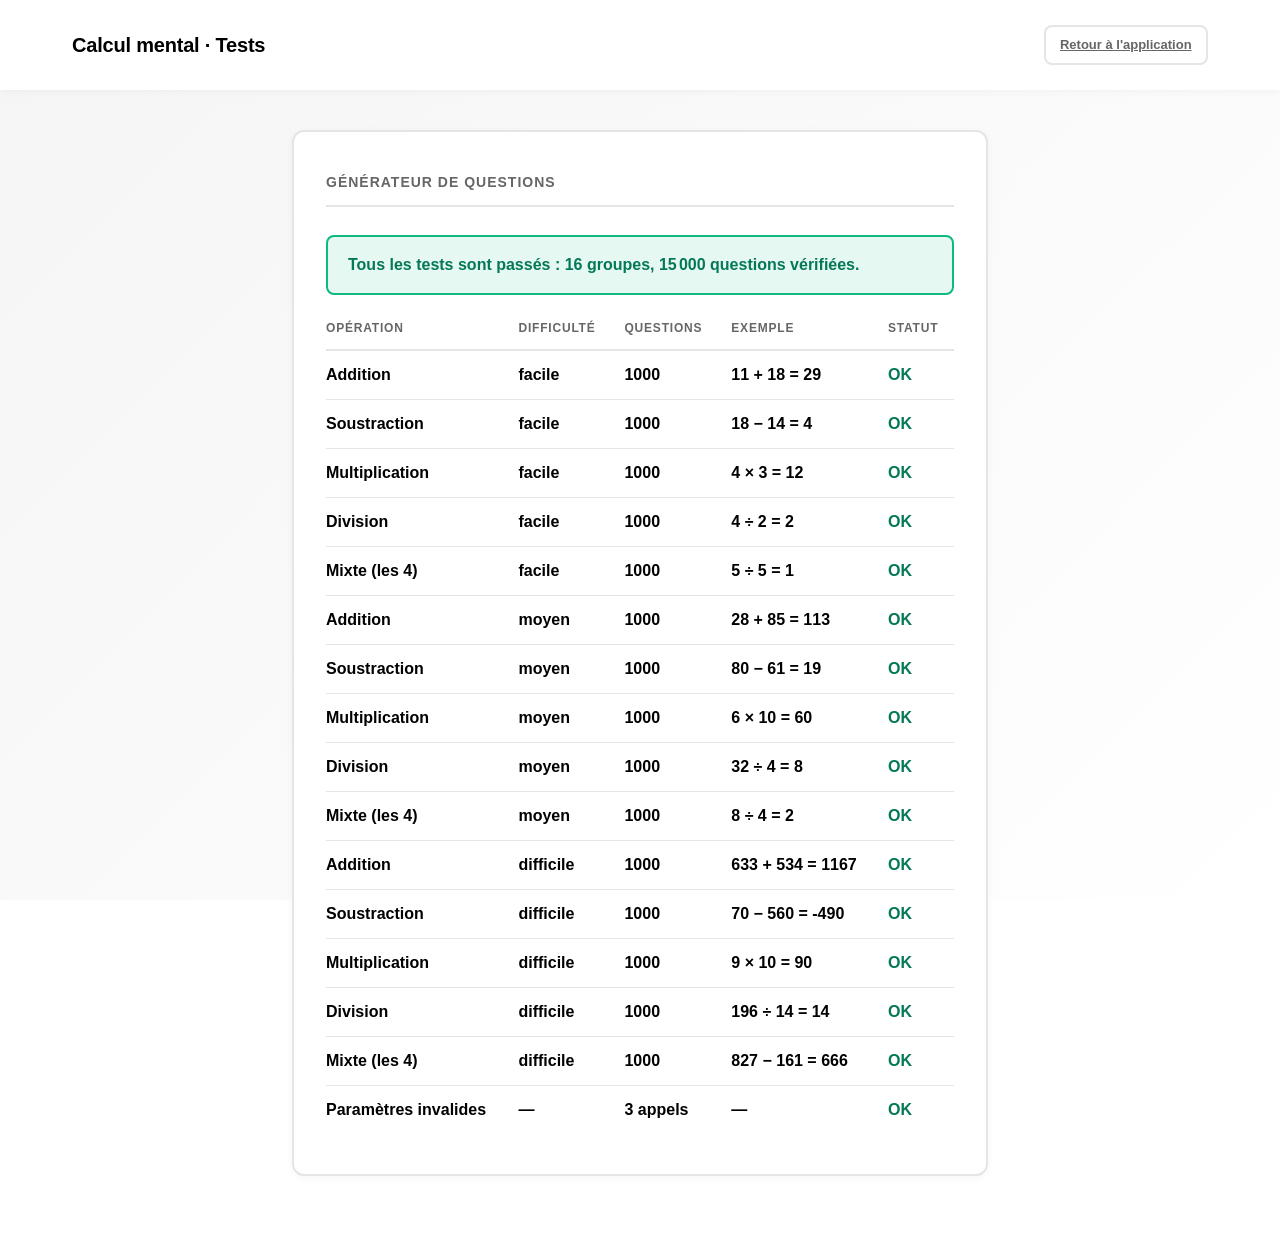
==== tests.html @ ba90eb17 "first commit" ====
<!DOCTYPE html>
<html lang="fr">
<head>
  <meta charset="UTF-8">
  <meta name="viewport" content="width=device-width, initial-scale=1">
  <title>Tests du générateur — Calcul mental</title>
  <link rel="stylesheet" href="css/style.css">
  <script src="js/storage.js"></script>
  <script src="js/theme.js"></script>
</head>
<body>
  <header class="site-header">
    <div class="header-inner">
      <h1 class="site-title">Calcul mental · Tests</h1>
      <a class="theme-toggle" href="index.html">Retour à l'application</a>
    </div>
  </header>

  <main class="container">
    <section class="card" aria-labelledby="tests-title">
      <h2 class="card-title" id="tests-title">Générateur de questions</h2>
      <p class="test-summary" id="summary" role="status">Exécution des tests…</p>
      <table class="table">
        <thead>
          <tr>
            <th scope="col">Opération</th>
            <th scope="col">Difficulté</th>
            <th scope="col">Questions</th>
            <th scope="col">Exemple</th>
            <th scope="col">Statut</th>
          </tr>
        </thead>
        <tbody id="results"></tbody>
      </table>
      <ul class="test-failures" id="failures" hidden></ul>
    </section>
  </main>

  <script src="js/generator.js"></script>
  <script>
    /* Tests du générateur : 1000 questions par combinaison opération × difficulté. */
    (function () {
      'use strict';

      const N = 1000;
      const OPERATIONS = ['add', 'sub', 'mul', 'div'];
      const DIFFICULTIES = ['facile', 'moyen', 'difficile'];
      const SYMBOLS = { add: '+', sub: '−', mul: '×', div: '÷' };
      const LABELS = { add: 'Addition', sub: 'Soustraction', mul: 'Multiplication', div: 'Division', mix: 'Mixte (les 4)' };
      const MAX_LISTED_FAILURES = 30;

      // Bornes du cahier des charges, recopiées ici volontairement
      // (indépendantes de generator.js pour que le test ait un sens).
      const SPEC = {
        facile:    { addSub: [1, 20],   mul: [[1, 5], [1, 10]],  divisor: [1, 5],  quotientMax: 5,  negative: false },
        moyen:     { addSub: [10, 100], mul: [[2, 10], [2, 10]], divisor: [2, 10], quotientMax: 10, negative: false },
        difficile: { addSub: [50, 999], mul: [[2, 20], [2, 20]], divisor: [2, 15], quotientMax: 20, negative: true }
      };

      const failures = [];
      let totalQuestions = 0;
      let totalGroups = 0;
      let failedGroups = 0;

      function inRange(value, range) {
        return value >= range[0] && value <= range[1];
      }

      function expectedAnswer(q) {
        switch (q.op) {
          case 'add': return q.a + q.b;
          case 'sub': return q.a - q.b;
          case 'mul': return q.a * q.b;
          case 'div': return q.a / q.b;
          default: return NaN;
        }
      }

      /** Renvoie la liste des problèmes détectés sur une question. */
      function checkQuestion(q, expectedOp, difficulty) {
        const errors = [];
        const spec = SPEC[difficulty];
        if (expectedOp && q.op !== expectedOp) errors.push('opération inattendue « ' + q.op + ' »');
        if (q.symbol !== SYMBOLS[q.op]) errors.push('symbole incorrect « ' + q.symbol + ' »');
        if (![q.a, q.b, q.answer].every(Number.isInteger)) errors.push('valeur non entière');
        if (q.answer !== expectedAnswer(q)) errors.push('réponse fausse (' + q.answer + ')');

        if (q.op === 'add' || q.op === 'sub') {
          if (!inRange(q.a, spec.addSub) || !inRange(q.b, spec.addSub)) errors.push('nombres hors bornes');
        }
        if (q.op === 'sub' && !spec.negative && q.answer < 0) errors.push('soustraction négative');
        if (q.op === 'mul') {
          const t = spec.mul[0];
          const f = spec.mul[1];
          const ok = (inRange(q.a, t) && inRange(q.b, f)) || (inRange(q.a, f) && inRange(q.b, t));
          if (!ok) errors.push('facteurs hors bornes');
        }
        if (q.op === 'div') {
          if (q.b === 0) errors.push('division par 0');
          else if (q.a % q.b !== 0) errors.push('division non entière');
          if (!inRange(q.b, spec.divisor)) errors.push('diviseur hors bornes');
          if (!inRange(q.answer, [1, spec.quotientMax])) errors.push('résultat hors bornes');
        }
        return errors;
      }

      function describe(q) {
        return q.a + ' ' + q.symbol + ' ' + q.b + ' = ' + q.answer;
      }

      /** Génère N questions pour un groupe et vérifie chacune d'elles. */
      function runGroup(operations, expectedOp, difficulty, name) {
        let groupFailures = 0;
        let previousKey = null;
        let sample = null;
        const seenOps = {};
        Generator.reset();

        for (let i = 0; i < N; i++) {
          const q = generateQuestion(operations, difficulty);
          const key = q.op + ':' + q.a + ':' + q.b;
          const errors = checkQuestion(q, expectedOp, difficulty);
          if (key === previousKey) errors.push('même calcul deux fois de suite');
          if (errors.length > 0) {
            groupFailures += 1;
            failures.push(LABELS[name] + ' / ' + difficulty + ' : ' + describe(q) + ' → ' + errors.join(', '));
          }
          previousKey = key;
          seenOps[q.op] = true;
          if (!sample) sample = q;
        }

        // En mode mixte, chaque opération doit apparaître au moins une fois
        operations.forEach(function (op) {
          if (!seenOps[op]) {
            groupFailures += 1;
            failures.push(LABELS[name] + ' / ' + difficulty + ' : l\'opération ' + op + ' n\'apparaît jamais');
          }
        });

        totalQuestions += N;
        totalGroups += 1;
        if (groupFailures > 0) failedGroups += 1;
        addRow(LABELS[name], difficulty, sample, groupFailures);
      }

      /** Les paramètres invalides doivent lever une erreur. */
      function runValidationTests() {
        const invalidCalls = [
          { args: [[], 'facile'], label: 'liste d\'opérations vide' },
          { args: [['pow'], 'facile'], label: 'opération inconnue' },
          { args: [['add'], 'expert'], label: 'difficulté inconnue' }
        ];
        let groupFailures = 0;
        invalidCalls.forEach(function (call) {
          try {
            generateQuestion(call.args[0], call.args[1]);
            groupFailures += 1;
            failures.push('Validation : aucune erreur levée pour ' + call.label);
          } catch (error) {
            /* attendu */
          }
        });
        totalGroups += 1;
        if (groupFailures > 0) failedGroups += 1;
        addRow('Paramètres invalides', '—', null, groupFailures, invalidCalls.length + ' appels');
      }

      function addRow(operation, difficulty, sample, failureCount, countLabel) {
        const row = document.createElement('tr');
        const cells = [
          operation,
          difficulty,
          countLabel || String(N),
          sample ? describe(sample) : '—',
          failureCount === 0 ? 'OK' : failureCount + ' échec(s)'
        ];
        cells.forEach(function (text, index) {
          const cell = document.createElement('td');
          cell.textContent = text;
          if (index === cells.length - 1) cell.className = failureCount === 0 ? 'is-right' : 'is-wrong';
          row.appendChild(cell);
        });
        document.getElementById('results').appendChild(row);
      }

      function showSummary() {
        const summary = document.getElementById('summary');
        const ok = failedGroups === 0;
        summary.className = 'test-summary ' + (ok ? 'is-correct' : 'is-wrong');
        summary.textContent = ok
          ? 'Tous les tests sont passés : ' + totalGroups + ' groupes, ' + totalQuestions.toLocaleString('fr-FR') + ' questions vérifiées.'
          : failedGroups + ' groupe(s) en échec sur ' + totalGroups + ' (' + failures.length + ' problème(s) détecté(s)).';

        const list = document.getElementById('failures');
        failures.slice(0, MAX_LISTED_FAILURES).forEach(function (text) {
          const item = document.createElement('li');
          item.textContent = text;
          list.appendChild(item);
        });
        list.hidden = failures.length === 0;
        // Exposé pour une vérification automatisée éventuelle
        window.testResults = { ok: ok, groups: totalGroups, questions: totalQuestions, failures: failures.slice() };
      }

      DIFFICULTIES.forEach(function (difficulty) {
        OPERATIONS.forEach(function (op) {
          runGroup([op], op, difficulty, op);
        });
        runGroup(OPERATIONS, null, difficulty, 'mix');
      });
      runValidationTests();
      showSummary();
    })();
  </script>
</body>
</html>
---- css/style.css ----
/* =========================================================
   Calcul mental — feuille de style
   Charte ProjetV : minimaliste noir & blanc, sobre.
   Le thème sombre ne fait que redéfinir les variables.
   ========================================================= */

/* ---------- 1. Variables : thème clair (charte ProjetV) ---------- */
:root {
  --primary: #000000;
  --primary-light: #333333;
  --accent: #3b82f6;
  --bg-body: linear-gradient(135deg, #f5f5f5 0%, #ffffff 100%);
  --bg-container: #ffffff;
  --text-primary: #000000;
  --text-secondary: #666666;
  --text-inverse: #ffffff;
  --success: #10b981;
  --warning: #f59e0b;
  --danger: #ef4444;
  --gray-200: #e5e5e5;
  --gray-400: #a3a3a3;
  --shadow: 0 10px 40px rgba(0,0,0,0.08);
  --shadow-sm: 0 2px 8px rgba(0,0,0,0.04);

  /* Variables complémentaires (lisibilité du feedback) */
  --success-bg: rgba(16, 185, 129, 0.10);
  --danger-bg: rgba(239, 68, 68, 0.08);
  --success-text: #047857;
  --danger-text: #b91c1c;
  --danger-hover: #dc2626;

  --font: -apple-system, BlinkMacSystemFont, 'Segoe UI', Roboto, 'Helvetica Neue', Arial, sans-serif;
  --radius: 12px;
  --radius-sm: 8px;
  --speed: 0.2s;

  color-scheme: light;
}

/* ---------- 2. Variables : thème sombre ---------- */
[data-theme="dark"] {
  --primary: #ffffff;
  --primary-light: #d4d4d4;
  --accent: #60a5fa;
  --bg-body: linear-gradient(135deg, #0f0f0f 0%, #151515 100%);
  --bg-container: #1a1a1a;
  --text-primary: #ffffff;
  --text-secondary: #a3a3a3;
  --text-inverse: #000000;
  --success: #10b981;
  --warning: #f59e0b;
  --danger: #ef4444;
  --gray-200: #2a2a2a;
  --gray-400: #6b6b6b;
  --shadow: 0 10px 40px rgba(0,0,0,0.45);
  --shadow-sm: 0 2px 8px rgba(0,0,0,0.30);

  --success-bg: rgba(16, 185, 129, 0.14);
  --danger-bg: rgba(239, 68, 68, 0.14);
  --success-text: #34d399;
  --danger-text: #f87171;

  color-scheme: dark;
}

/* ---------- 3. Base ---------- */
*,
*::before,
*::after {
  box-sizing: border-box;
}

[hidden] {
  display: none !important;
}

html {
  -webkit-text-size-adjust: 100%;
  text-size-adjust: 100%;
}

body {
  margin: 0;
  min-height: 100vh;
  font-family: var(--font);
  font-size: 1rem;
  line-height: 1.5;
  color: var(--text-primary);
  background-color: var(--bg-container);
  background-image: var(--bg-body);
  background-attachment: fixed;
  -webkit-font-smoothing: antialiased;
  transition: color var(--speed) ease;
}

h1, h2, p {
  margin: 0;
}

[tabindex="-1"]:focus {
  outline: none;
}

kbd {
  font-family: inherit;
  font-size: 0.85em;
  font-weight: 600;
  padding: 0.1em 0.45em;
  border: 1px solid var(--gray-200);
  border-bottom-width: 2px;
  border-radius: 4px;
  background: var(--bg-container);
}

/* Masqué visuellement, mais lu par les lecteurs d'écran et focalisable */
.visually-hidden {
  position: absolute !important;
  width: 1px;
  height: 1px;
  padding: 0;
  margin: -1px;
  overflow: hidden;
  clip: rect(0 0 0 0);
  white-space: nowrap;
  border: 0;
}

.skip-link {
  position: absolute;
  top: -100px;
  left: 1rem;
  z-index: 100;
  padding: 0.5rem 1rem;
  border-radius: var(--radius-sm);
  background: var(--primary);
  color: var(--text-inverse);
  font-weight: 600;
  text-decoration: none;
}

.skip-link:focus {
  top: 0.5rem;
}

/* ---------- 4. En-tête ---------- */
.site-header {
  height: 10vh;
  min-height: 60px;
  background: var(--bg-container);
  box-shadow: var(--shadow-sm);
}

.header-inner {
  display: flex;
  align-items: center;
  justify-content: space-between;
  gap: 1rem;
  max-width: 1200px;
  height: 100%;
  margin: 0 auto;
  padding: 0 2rem;
}

.site-title {
  font-size: 1.25rem;
  font-weight: 700;
  letter-spacing: -0.01em;
  color: var(--text-primary);
}

.theme-toggle {
  display: inline-flex;
  align-items: center;
  gap: 0.5rem;
  min-height: 40px;
  padding: 0.45rem 0.9rem;
  border: 2px solid var(--gray-200);
  border-radius: var(--radius-sm);
  background: transparent;
  color: var(--text-secondary);
  font: inherit;
  font-size: 0.8125rem;
  font-weight: 600;
  cursor: pointer;
  transition: border-color var(--speed) ease, color var(--speed) ease;
}

.theme-toggle:hover {
  border-color: var(--primary);
  color: var(--text-primary);
}

.theme-icon {
  display: inline-flex;
}

/* ---------- 5. Mise en page ---------- */
.container {
  max-width: 760px;
  margin: 0 auto;
  padding: 2.5rem 2rem 4rem;
}

.screen {
  display: flex;
  flex-direction: column;
  gap: 1.5rem;
}

.actions {
  display: flex;
  flex-direction: column;
  gap: 0.75rem;
}

/* ---------- 6. Cartes, titres, libellés ---------- */
.card {
  background: var(--bg-container);
  border: 2px solid var(--gray-200);
  border-radius: var(--radius);
  box-shadow: var(--shadow-sm);
  padding: 2.5rem 2rem;
  transition: border-color var(--speed) ease, background-color var(--speed) ease;
}

.card-title {
  margin: 0 0 1.75rem;
  padding-bottom: 0.75rem;
  border-bottom: 2px solid var(--gray-200);
  font-size: 0.875rem;
  font-weight: 700;
  text-transform: uppercase;
  letter-spacing: 1px;
  color: var(--text-secondary);
}

.label,
.stat-label {
  font-size: 0.75rem;
  font-weight: 600;
  text-transform: uppercase;
  letter-spacing: 0.8px;
  color: var(--text-secondary);
}

.field {
  min-width: 0;
  margin: 0 0 1.75rem;
  padding: 0;
  border: 0;
}

.field > legend.label {
  display: block;
  padding: 0 0 0.75rem;
}

.hint {
  margin-top: 0.625rem;
  font-size: 0.8125rem;
  color: var(--text-secondary);
}

.hint.is-error {
  color: var(--danger-text);
  font-weight: 600;
}

.hint:empty {
  display: none;
}

.empty {
  color: var(--text-secondary);
  font-size: 0.9375rem;
}

/* ---------- 7. Pastilles sélectionnables (vrais inputs masqués) ---------- */
.chips {
  --cols: 3;
  display: grid;
  grid-template-columns: repeat(var(--cols), minmax(0, 1fr));
  gap: 0.625rem;
}

.chips-2 { --cols: 2; }
.chips-3 { --cols: 3; }
.chips-4 { --cols: 4; }
.chips-6 { --cols: 6; }

.chip {
  position: relative;
  display: block;
  cursor: pointer;
}

.chip-face {
  display: flex;
  align-items: center;
  justify-content: center;
  gap: 0.375rem;
  min-height: 48px;
  height: 100%;
  padding: 0.625rem 0.75rem;
  border: 2px solid var(--gray-200);
  border-radius: var(--radius-sm);
  color: var(--text-secondary);
  font-size: 0.9375rem;
  font-weight: 600;
  text-align: center;
  hyphens: auto;
  overflow-wrap: break-word;
  user-select: none;
  transition: background-color 0.15s ease, border-color 0.15s ease, color 0.15s ease;
}

.chip-face--stacked {
  flex-direction: column;
  gap: 0.125rem;
  padding-top: 0.75rem;
  padding-bottom: 0.75rem;
}

.chip-symbol {
  font-size: 1.375rem;
  font-weight: 700;
  line-height: 1.1;
}

.chip:hover .chip-face {
  border-color: var(--primary);
  color: var(--text-primary);
}

.chip input:checked + .chip-face {
  background: var(--primary);
  border-color: var(--primary);
  color: var(--text-inverse);
}

.chip input:focus-visible + .chip-face {
  outline: 2px solid var(--accent);
  outline-offset: 2px;
}

/* ---------- 8. Boutons ---------- */
.btn {
  display: inline-flex;
  align-items: center;
  justify-content: center;
  gap: 0.5rem;
  min-height: 48px;
  padding: 0.8rem 1.5rem;
  border: 2px solid transparent;
  border-radius: var(--radius-sm);
  font: inherit;
  font-size: 1rem;
  font-weight: 600;
  text-decoration: none;
  cursor: pointer;
  transition: background-color var(--speed) ease, border-color var(--speed) ease,
    color var(--speed) ease, transform 0.15s ease;
}

.btn:focus-visible,
.btn-ghost:focus-visible,
.theme-toggle:focus-visible,
.skip-link:focus-visible {
  outline: 2px solid var(--accent);
  outline-offset: 2px;
}

.btn-block {
  width: 100%;
}

.btn-primary {
  background: var(--primary);
  border-color: var(--primary);
  color: var(--text-inverse);
}

.btn-primary:hover:not(:disabled) {
  background: var(--primary-light);
  border-color: var(--primary-light);
  transform: translateY(-1px);
}

.btn-primary:active:not(:disabled) {
  transform: translateY(0);
}

.btn-secondary {
  background: transparent;
  border-color: var(--gray-200);
  color: var(--text-secondary);
}

.btn-secondary:hover:not(:disabled) {
  border-color: var(--primary);
  color: var(--text-primary);
}

.btn-danger {
  background: var(--danger);
  border-color: var(--danger);
  color: #ffffff;
}

.btn-danger:hover:not(:disabled) {
  background: var(--danger-hover);
  border-color: var(--danger-hover);
}

.btn:disabled {
  opacity: 0.45;
  cursor: not-allowed;
}

/* Bouton discret (abandon) */
.btn-ghost {
  padding: 0.5rem 0.75rem;
  border: 0;
  border-radius: var(--radius-sm);
  background: transparent;
  color: var(--text-secondary);
  font: inherit;
  font-size: 0.75rem;
  font-weight: 600;
  text-transform: uppercase;
  letter-spacing: 0.8px;
  cursor: pointer;
  transition: color var(--speed) ease;
}

.btn-ghost:hover {
  color: var(--danger-text);
  text-decoration: underline;
  text-underline-offset: 3px;
}

/* ---------- 9. Champs ---------- */
.input {
  width: 100%;
  padding: 0.75rem 1rem;
  border: 2px solid var(--gray-200);
  border-radius: var(--radius-sm);
  background: var(--bg-container);
  color: var(--text-primary);
  font: inherit;
  transition: border-color var(--speed) ease;
}

.input:focus {
  outline: none;
  border-color: var(--primary);
}

/* ---------- 10. Accueil ---------- */
.home-record {
  margin-bottom: 1.25rem;
  padding-top: 1.25rem;
  border-top: 2px solid var(--gray-200);
  font-size: 0.875rem;
  color: var(--text-secondary);
}

/* ---------- 11. Écran de jeu ---------- */
.game-topbar {
  display: flex;
  align-items: center;
  justify-content: space-between;
  flex-wrap: wrap;
  gap: 0.75rem 1rem;
}

.stats {
  display: flex;
  flex-wrap: wrap;
  gap: 0.625rem;
  margin: 0;
}

.stat {
  display: flex;
  flex-direction: column;
  min-width: 88px;
  padding: 0.5rem 0.875rem;
  border: 2px solid var(--gray-200);
  border-radius: var(--radius-sm);
  background: var(--bg-container);
}

.stat-label {
  font-size: 0.6875rem;
}

.stat-value {
  margin: 0;
  font-size: 1.125rem;
  font-weight: 700;
  line-height: 1.5;
  font-variant-numeric: tabular-nums;
}

.lives {
  display: inline-flex;
  align-items: center;
  gap: 6px;
  height: 1.6875rem;
}

.life {
  width: 12px;
  height: 12px;
  border: 2px solid var(--primary);
  border-radius: 50%;
  background: var(--primary);
  transition: background-color var(--speed) ease, border-color var(--speed) ease;
}

.life.is-lost {
  background: transparent;
  border-color: var(--gray-400);
}

.game-card {
  container-type: inline-size; /* permet d'adapter la taille du calcul à la carte */
  padding: 2rem 2rem 2.25rem;
  text-align: center;
}

.game-card.is-correct {
  border-color: var(--success);
  background-image: linear-gradient(var(--success-bg), var(--success-bg));
}

.game-card.is-wrong {
  border-color: var(--danger);
  background-image: linear-gradient(var(--danger-bg), var(--danger-bg));
}

/* Barre de temps */
.timer {
  display: flex;
  align-items: center;
  gap: 1rem;
  margin-bottom: 2rem;
}

.timer-track {
  flex: 1;
  height: 8px;
  overflow: hidden;
  border-radius: 999px;
  background: var(--gray-200);
}

.timer-fill {
  width: 100%;
  height: 100%;
  border-radius: inherit;
  background: var(--primary);
  transform-origin: left center;
  will-change: transform;
  transition: background-color var(--speed) ease;
}

.timer-fill.is-warning {
  background: var(--warning);
}

.timer-fill.is-danger {
  background: var(--danger);
}

.timer-count {
  min-width: 4.5em;
  font-size: 0.875rem;
  font-weight: 600;
  color: var(--text-secondary);
  text-align: right;
  font-variant-numeric: tabular-nums;
}

/* Calcul affiché en très grand. --chars (posé par app.js) = longueur du calcul
   avec sa réponse : la taille est choisie pour que tout tienne sur une ligne. */
.question {
  margin-bottom: 2rem;
  font-size: clamp(2rem, 8vw, 4rem); /* repli sans container queries */
  font-size: clamp(1.75rem, calc(100cqi / (var(--chars, 12) * 0.62)), 5rem);
  font-weight: 800;
  line-height: 1.1;
  letter-spacing: -0.02em;
  white-space: nowrap;
  font-variant-numeric: tabular-nums;
}

.question-answer {
  color: var(--text-secondary);
}

.game-card.is-correct .question-answer {
  color: var(--success-text);
}

.game-card.is-wrong .question-answer {
  color: var(--danger-text);
}

/* Saisie de la réponse */
.answer-form {
  max-width: 440px;
  margin: 0 auto;
}

.answer-row {
  display: flex;
  gap: 0.75rem;
}

.answer-input {
  flex: 1;
  min-width: 0;
  font-size: 1.75rem;
  font-weight: 700;
  text-align: center;
  font-variant-numeric: tabular-nums;
}

.answer-input.is-correct {
  border-color: var(--success);
}

.answer-input.is-wrong {
  border-color: var(--danger);
}

.btn-sign {
  flex: 0 0 auto;
  width: 60px;
  padding: 0;
  font-size: 1.5rem;
}

.btn-submit {
  flex: 0 0 auto;
}

.feedback {
  min-height: 1.5em;
  margin-top: 1.25rem;
  font-weight: 600;
  color: var(--text-secondary);
}

.feedback.is-correct {
  color: var(--success-text);
}

.feedback.is-wrong {
  color: var(--danger-text);
}

.game-hint {
  font-size: 0.8125rem;
  color: var(--text-secondary);
  text-align: center;
}

/* ---------- 12. Résultats ---------- */
.results-card {
  text-align: center;
}

.record-badge {
  display: inline-block;
  margin-bottom: 1.25rem;
  padding: 0.375rem 0.875rem;
  border-radius: 999px;
  background: var(--primary);
  color: var(--text-inverse);
  font-size: 0.75rem;
  font-weight: 700;
  text-transform: uppercase;
  letter-spacing: 1px;
}

.results-score {
  font-size: clamp(3rem, 12vw, 5rem);
  font-weight: 800;
  line-height: 1;
  letter-spacing: -0.02em;
  font-variant-numeric: tabular-nums;
}

.results-total {
  font-size: 0.5em;
  font-weight: 700;
  color: var(--text-secondary);
}

.results-caption {
  margin-top: 0.5rem;
  color: var(--text-secondary);
}

.results-config {
  margin-top: 0.25rem;
  font-size: 0.8125rem;
  color: var(--text-secondary);
}

.results-stats {
  display: grid;
  grid-template-columns: repeat(3, minmax(0, 1fr));
  gap: 0.75rem;
  margin: 2rem 0 0;
}

.results-stat {
  padding: 1rem 0.75rem;
  border: 2px solid var(--gray-200);
  border-radius: var(--radius-sm);
}

.results-stat dd {
  margin: 0.25rem 0 0;
  font-size: 1.5rem;
  font-weight: 700;
  font-variant-numeric: tabular-nums;
}

/* Tableau des questions ratées */
.table {
  width: 100%;
  border-collapse: collapse;
  font-variant-numeric: tabular-nums;
}

.table th {
  padding: 0 0.75rem 0.75rem;
  border-bottom: 2px solid var(--gray-200);
  font-size: 0.75rem;
  font-weight: 600;
  text-transform: uppercase;
  letter-spacing: 0.8px;
  color: var(--text-secondary);
  text-align: left;
}

.table td {
  padding: 0.75rem;
  border-bottom: 1px solid var(--gray-200);
  font-weight: 600;
}

.table tr:last-child td {
  border-bottom: 0;
}

.table th:first-child,
.table td:first-child {
  padding-left: 0;
}

.table .is-wrong {
  color: var(--danger-text);
}

.table .is-right {
  color: var(--success-text);
}

/* ---------- 13. Historique & records ---------- */
.list {
  margin: 0;
  padding: 0;
  list-style: none;
}

.list-item {
  display: flex;
  align-items: center;
  justify-content: space-between;
  gap: 1rem;
  padding: 0.875rem 0;
  border-bottom: 1px solid var(--gray-200);
}

.list-item:first-child {
  padding-top: 0;
}

.list-item:last-child {
  padding-bottom: 0;
  border-bottom: 0;
}

.list-main {
  min-width: 0;
}

.list-title {
  font-size: 0.9375rem;
  font-weight: 600;
}

.list-meta {
  font-size: 0.8125rem;
  color: var(--text-secondary);
}

.list-score {
  flex: 0 0 auto;
  font-weight: 700;
  white-space: nowrap;
  font-variant-numeric: tabular-nums;
}

/* ---------- 14. Boîte de dialogue ---------- */
.dialog {
  width: min(440px, calc(100% - 2rem));
  padding: 2rem;
  border: 2px solid var(--gray-200);
  border-radius: var(--radius);
  background: var(--bg-container);
  color: var(--text-primary);
  box-shadow: var(--shadow);
}

.dialog::backdrop {
  background: rgba(0, 0, 0, 0.5);
}

.dialog .card-title {
  margin-bottom: 1rem;
}

.dialog-message {
  color: var(--text-secondary);
}

.dialog-actions {
  display: flex;
  gap: 0.75rem;
  margin-top: 1.75rem;
}

.dialog-actions .btn {
  flex: 1;
}

/* ---------- 15. Tests (tests.html) ---------- */
.test-summary {
  margin-bottom: 1.5rem;
  padding: 1rem 1.25rem;
  border: 2px solid var(--gray-200);
  border-radius: var(--radius-sm);
  font-weight: 600;
}

.test-summary.is-correct {
  border-color: var(--success);
  color: var(--success-text);
  background: var(--success-bg);
}

.test-summary.is-wrong {
  border-color: var(--danger);
  color: var(--danger-text);
  background: var(--danger-bg);
}

.test-failures {
  margin: 1.5rem 0 0;
  padding-left: 1.25rem;
  color: var(--danger-text);
  font-size: 0.875rem;
}

/* ---------- 16. Responsive ---------- */
@media (max-width: 900px) {
  .header-inner {
    padding: 0 1.5rem;
  }

  .container {
    padding: 2rem 1.5rem 3rem;
  }

  .chips-4 { --cols: 2; }
  .chips-6 { --cols: 3; }
}

@media (max-width: 600px) {
  .header-inner {
    padding: 0 1rem;
  }

  .site-title {
    font-size: 1.125rem;
  }

  /* Bouton thème : icône seule (le texte reste lu par les lecteurs d'écran) */
  .theme-toggle {
    padding: 0.45rem 0.6rem;
  }

  .theme-toggle-text {
    position: absolute;
    width: 1px;
    height: 1px;
    margin: -1px;
    overflow: hidden;
    clip: rect(0 0 0 0);
    white-space: nowrap;
  }

  .container {
    padding: 1.25rem 1rem 2.5rem;
  }

  .screen {
    gap: 1rem;
  }

  .card {
    padding: 1.75rem 1.25rem;
  }

  .card-title {
    margin-bottom: 1.25rem;
  }

  .field {
    margin-bottom: 1.5rem;
  }

  /* Jeu */
  .stats {
    flex: 1 1 100%;
    flex-wrap: nowrap;
  }

  .stat {
    flex: 1 1 0;
    min-width: 0;
    padding: 0.5rem 0.625rem;
  }

  .stat-label {
    font-size: 0.625rem;
    letter-spacing: 0.5px;
  }

  .game-topbar .btn-ghost {
    margin-left: auto;
  }

  .game-card {
    padding: 1.5rem 1.25rem 1.75rem;
  }

  .timer {
    margin-bottom: 1.5rem;
  }

  .question {
    margin-bottom: 1.5rem;
  }

  .answer-row {
    flex-wrap: wrap;
  }

  /* Ligne 1 : [±] [réponse] — ligne 2 : Valider pleine largeur */
  .answer-input {
    flex: 1 1 0;
    font-size: 2rem;
  }

  .btn-sign {
    flex: 0 0 64px;
  }

  .btn-submit {
    flex: 1 1 100%;
  }

  .game-hint {
    display: none;
  }

  /* Résultats */
  .results-stats {
    grid-template-columns: 1fr;
  }

  .results-stat {
    display: flex;
    align-items: center;
    justify-content: space-between;
    padding: 0.75rem 1rem;
  }

  .results-stat dd {
    margin: 0;
    font-size: 1.25rem;
  }

  .table td,
  .table th {
    padding-left: 0.5rem;
    padding-right: 0.5rem;
  }

  .list-item {
    align-items: flex-start;
  }

  .dialog {
    padding: 1.5rem 1.25rem;
  }
}

/* ---------- 17. Mouvements réduits ---------- */
@media (prefers-reduced-motion: reduce) {
  *,
  *::before,
  *::after {
    transition-duration: 0.01ms !important;
  }

  .btn-primary:hover:not(:disabled) {
    transform: none;
  }
}
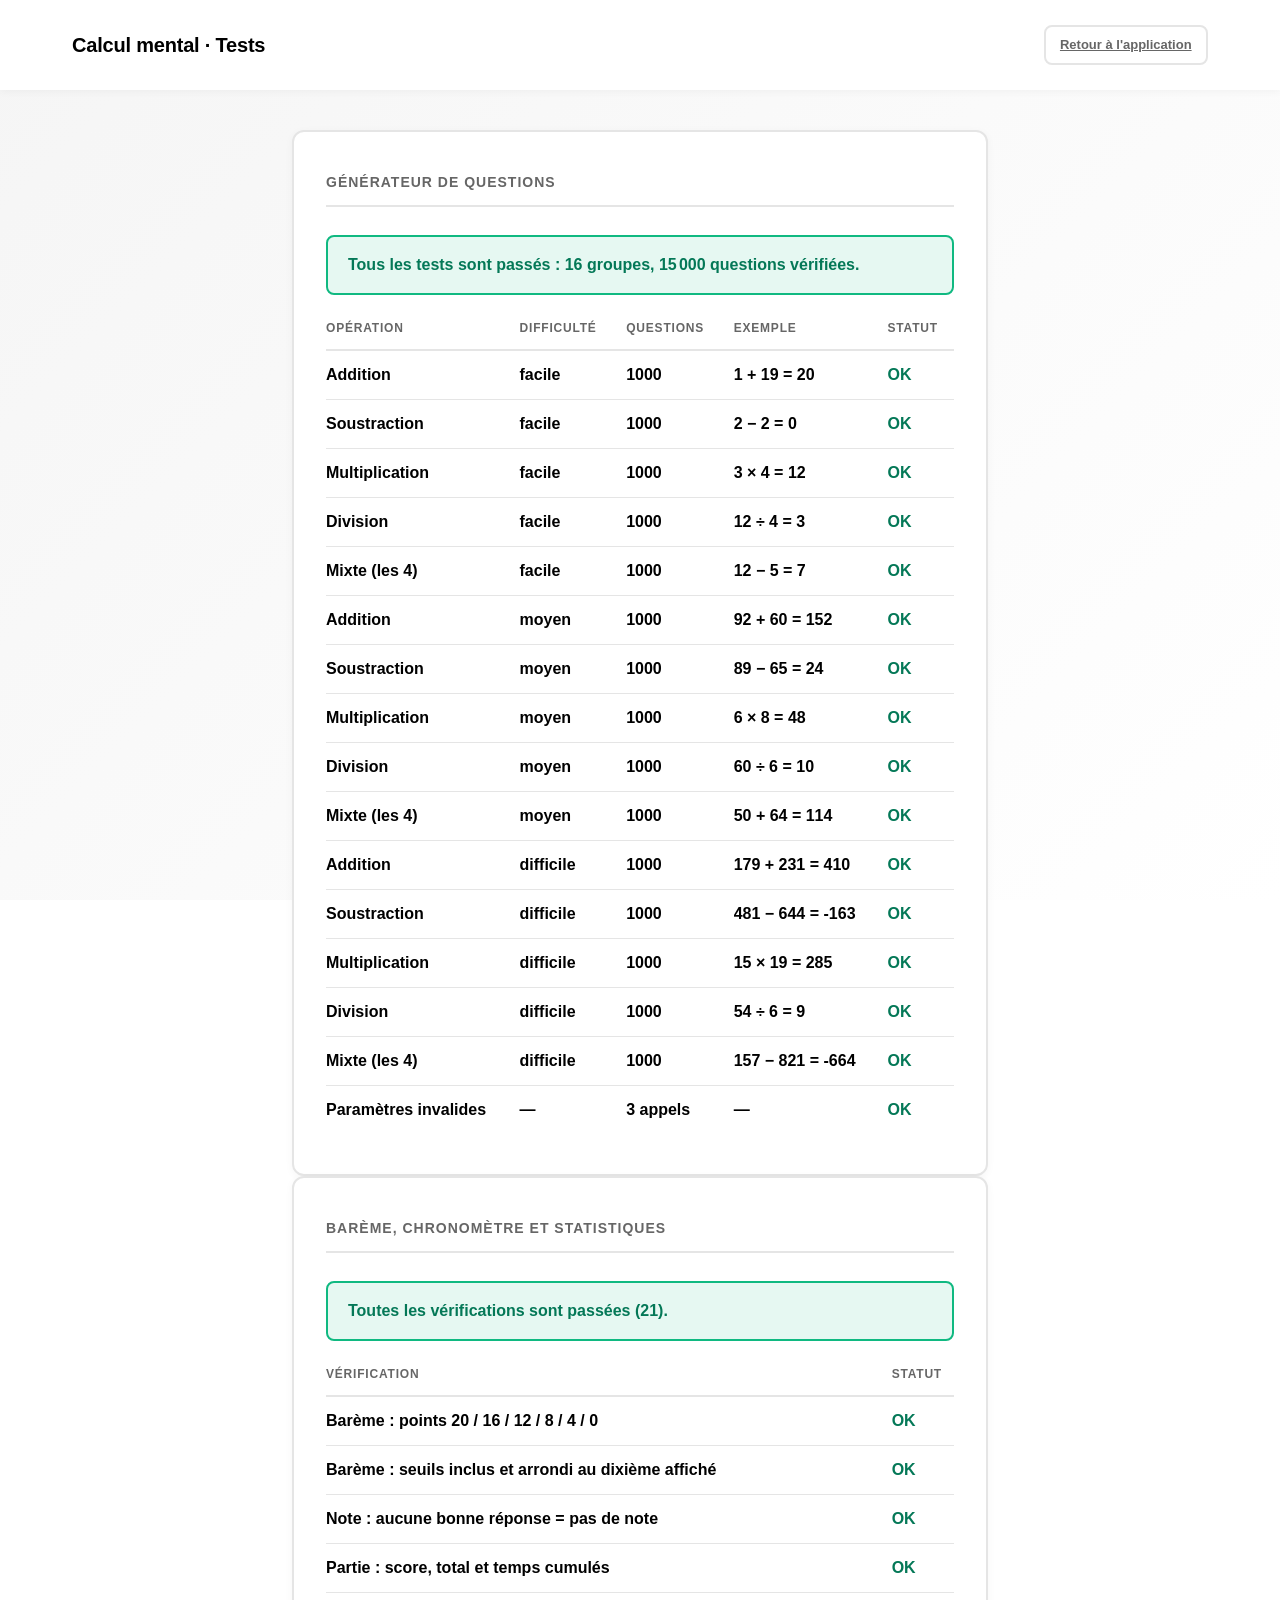
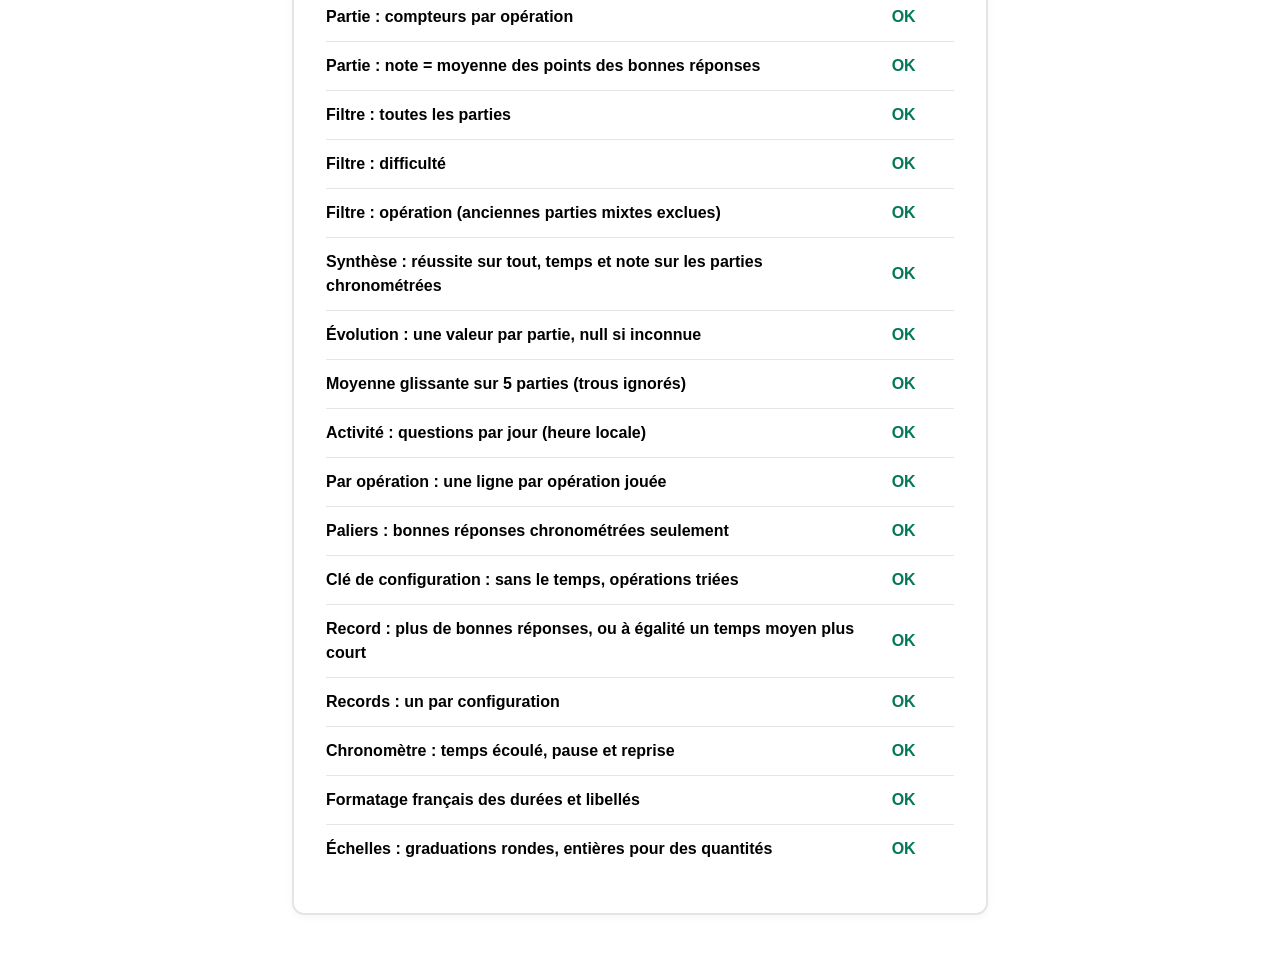
==== commit 31574278: "ajout fonction2" ====
--- a/tests.html
+++ b/tests.html
@@ -34,9 +34,27 @@
       </table>
       <ul class="test-failures" id="failures" hidden></ul>
     </section>
+
+    <section class="card" aria-labelledby="stats-tests-title">
+      <h2 class="card-title" id="stats-tests-title">Barème, chronomètre et statistiques</h2>
+      <p class="test-summary" id="stats-summary" role="status">Exécution des tests…</p>
+      <table class="table">
+        <thead>
+          <tr>
+            <th scope="col">Vérification</th>
+            <th scope="col">Statut</th>
+          </tr>
+        </thead>
+        <tbody id="stats-results"></tbody>
+      </table>
+    </section>
   </main>
 
   <script src="js/generator.js"></script>
+  <script src="js/stats.js"></script>
+  <script src="js/timer.js"></script>
+  <script src="js/ui.js"></script>
+  <script src="js/charts.js"></script>
   <script>
     /* Tests du générateur : 1000 questions par combinaison opération × difficulté. */
     (function () {
@@ -213,5 +231,273 @@
       showSummary();
     })();
   </script>
+  <script>
+    /* Tests du barème, du chronomètre et des statistiques (fonctions pures). */
+    (function () {
+      'use strict';
+
+      const checks = [];
+
+      /** Une vérification : la fonction renvoie true, ou un message d'échec. */
+      function check(name, fn) {
+        let result;
+        try {
+          result = fn();
+        } catch (error) {
+          result = 'exception : ' + error.message;
+        }
+        checks.push({ name: name, ok: result === true, detail: result === true ? '' : String(result) });
+      }
+
+      function same(actual, expected) {
+        const a = JSON.stringify(actual);
+        const e = JSON.stringify(expected);
+        return a === e ? true : 'obtenu ' + a + ', attendu ' + e;
+      }
+
+      function near(actual, expected) {
+        return Math.abs(actual - expected) < 1e-9 ? true : 'obtenu ' + actual + ', attendu ' + expected;
+      }
+
+      function q(op) {
+        return { op: op };
+      }
+
+      /** Partie enregistrée fictive (format v2). */
+      function game(date, difficulty, operations, ops, extra) {
+        const record = {
+          v: 2, date: date, operations: operations, difficulty: difficulty, mode: 'serie', count: 10,
+          correct: 0, total: 0, ms: 0, bestStreak: 0, ops: ops
+        };
+        Object.keys(ops).forEach(function (op) {
+          record.correct += ops[op].c;
+          record.total += ops[op].n;
+          record.ms += ops[op].ms;
+        });
+        return Object.assign(record, extra || {});
+      }
+
+      function counters(n, c, ms, pts, tiers) {
+        return { n: n, c: c, ms: ms, pts: pts, tiers: tiers };
+      }
+
+      /** Ancienne partie : score seulement. */
+      function legacy(date, difficulty, operations, correct, total) {
+        return {
+          v: 1, date: date, operations: operations, difficulty: difficulty, mode: 'serie', count: total,
+          correct: correct, total: total, ms: null, bestStreak: null, ops: null
+        };
+      }
+
+      /* ---------- Barème ---------- */
+
+      check('Barème : points 20 / 16 / 12 / 8 / 4 / 0', function () {
+        return same(Stats.TIERS.map(function (t) { return t.points; }), [20, 16, 12, 8, 4, 0]);
+      });
+
+      check('Barème : seuils inclus et arrondi au dixième affiché', function () {
+        const cases = [[0, 0], [2999, 0], [3000, 0], [3049, 0], [3050, 1], [5000, 1], [5049, 1],
+          [5050, 2], [10000, 2], [10050, 3], [15000, 3], [30000, 4], [30049, 4], [30050, 5], [600000, 5]];
+        const wrong = cases.filter(function (c) { return Stats.tierIndex(c[0]) !== c[1]; });
+        return wrong.length === 0 ? true : 'paliers faux pour ' + wrong.map(function (c) { return c[0] + ' ms'; }).join(', ');
+      });
+
+      check('Note : aucune bonne réponse = pas de note', function () {
+        return same(Stats.speedNote(0, 0), null);
+      });
+
+      /* ---------- Enregistrement d'une partie ---------- */
+
+      const built = Stats.buildGameRecord(
+        { operations: ['add', 'mul'], difficulty: 'moyen', mode: 'serie', count: 3 },
+        [
+          { question: q('add'), ms: 2000, isCorrect: true },
+          { question: q('add'), ms: 4000, isCorrect: false },
+          { question: q('mul'), ms: 6000.4, isCorrect: true }
+        ],
+        1,
+        '2026-11-18T10:00:00.000Z'
+      );
+
+      check('Partie : score, total et temps cumulés', function () {
+        return same([built.correct, built.total, built.ms, built.bestStreak], [2, 3, 12000, 1]);
+      });
+
+      check('Partie : compteurs par opération', function () {
+        return same(built.ops, {
+          add: counters(2, 1, 6000, 20, [1, 0, 0, 0, 0, 0]),
+          mul: counters(1, 1, 6000, 12, [0, 0, 1, 0, 0, 0])
+        });
+      });
+
+      check('Partie : note = moyenne des points des bonnes réponses', function () {
+        const totals = Stats.totalsOf(built);
+        return near(Stats.speedNote(totals.pts, totals.c), 16);
+      });
+
+      /* ---------- Filtres et agrégats ---------- */
+
+      const games = [
+        legacy('2026-11-01T09:00:00.000Z', 'facile', ['add'], 8, 10),
+        legacy('2026-11-02T09:00:00.000Z', 'moyen', ['add', 'mul'], 5, 10),
+        game('2026-11-03T09:00:00.000Z', 'facile', ['add'], { add: counters(10, 9, 30000, 160, [5, 3, 1, 0, 0, 0]) }, { bestStreak: 6 }),
+        game('2026-11-04T09:00:00.000Z', 'moyen', ['add', 'mul'], {
+          add: counters(5, 4, 25000, 48, [0, 2, 1, 1, 0, 0]),
+          mul: counters(5, 5, 10000, 100, [5, 0, 0, 0, 0, 0])
+        }, { bestStreak: 9 })
+      ];
+
+      check('Filtre : toutes les parties', function () {
+        return same(Stats.select(games, { difficulty: 'all', op: 'all' }).length, 4);
+      });
+
+      check('Filtre : difficulté', function () {
+        return same(Stats.select(games, { difficulty: 'facile', op: 'all' }).map(function (s) { return s.game.date.slice(8, 10); }), ['01', '03']);
+      });
+
+      check('Filtre : opération (anciennes parties mixtes exclues)', function () {
+        const add = Stats.select(games, { difficulty: 'all', op: 'add' });
+        const mul = Stats.select(games, { difficulty: 'all', op: 'mul' });
+        return same([add.length, mul.length, mul[0].n, mul[0].c], [3, 1, 5, 5]);
+      });
+
+      check('Synthèse : réussite sur tout, temps et note sur les parties chronométrées', function () {
+        const s = Stats.summarize(Stats.select(games, { difficulty: 'all', op: 'all' }));
+        const errors = [];
+        if (s.questions !== 40 || s.correct !== 31) errors.push('questions/correctes ' + s.questions + '/' + s.correct);
+        if (Math.abs(s.rate - 31 / 40) > 1e-9) errors.push('réussite ' + s.rate);
+        if (Math.abs(s.avgMs - 65000 / 20) > 1e-9) errors.push('temps moyen ' + s.avgMs);
+        if (Math.abs(s.note - 308 / 18) > 1e-9) errors.push('note ' + s.note);
+        if (s.bestStreak !== 9) errors.push('meilleure série ' + s.bestStreak);
+        return errors.length === 0 ? true : errors.join(', ');
+      });
+
+      check('Évolution : une valeur par partie, null si inconnue', function () {
+        const slices = Stats.select(games, { difficulty: 'all', op: 'all' });
+        const time = Stats.evolution(slices, 'time').map(function (p) { return p.value; });
+        return same(time, [null, null, 3, 3.5]);
+      });
+
+      check('Moyenne glissante sur 5 parties (trous ignorés)', function () {
+        return same(Stats.movingAverage([10, null, 20, 30, 40, 50, 60], 5), [10, null, 15, 20, 25, 35, 40]);
+      });
+
+      check('Activité : questions par jour (heure locale)', function () {
+        const day = function (d, h) { return new Date(2026, 10, d, h).toISOString(); };
+        const slices = Stats.select([
+          game(day(10, 9), 'facile', ['add'], { add: counters(10, 10, 1, 0, [0, 0, 0, 0, 0, 0]) }),
+          game(day(16, 23), 'facile', ['add'], { add: counters(20, 10, 1, 0, [0, 0, 0, 0, 0, 0]) }),
+          game(day(18, 0), 'facile', ['add'], { add: counters(10, 10, 1, 0, [0, 0, 0, 0, 0, 0]) }),
+          game(day(18, 9), 'facile', ['add'], { add: counters(5, 5, 1, 0, [0, 0, 0, 0, 0, 0]) })
+        ], { difficulty: 'all', op: 'all' });
+        const result = Stats.activity(slices, 3, new Date(2026, 10, 18, 12));
+        return same(result.map(function (d) { return [d.key, d.questions, d.games]; }),
+          [['2026-11-16', 20, 1], ['2026-11-17', 0, 0], ['2026-11-18', 15, 2]]);
+      });
+
+      check('Par opération : une ligne par opération jouée', function () {
+        const rows = Stats.byOperation(games, { difficulty: 'all', op: 'all' });
+        return same(rows.map(function (r) { return [r.op, r.questions]; }), [['add', 25], ['mul', 5]]);
+      });
+
+      check('Paliers : bonnes réponses chronométrées seulement', function () {
+        return same(Stats.tierCounts(Stats.select(games, { difficulty: 'all', op: 'all' })), [10, 5, 2, 1, 0, 0]);
+      });
+
+      /* ---------- Records ---------- */
+
+      check('Clé de configuration : sans le temps, opérations triées', function () {
+        return same(Stats.configKey({ operations: ['mul', 'add'], difficulty: 'moyen', mode: 'serie', count: 20 }),
+          'ops=add+mul|diff=moyen|mode=serie-20');
+      });
+
+      check('Record : plus de bonnes réponses, ou à égalité un temps moyen plus court', function () {
+        const base = { correct: 8, total: 10, ms: 30000 };
+        const errors = [];
+        if (Stats.isBetter({ correct: 0, total: 10, ms: 1 }, null)) errors.push('0 bonne réponse compté comme record');
+        if (!Stats.isBetter({ correct: 1, total: 10, ms: 1 }, null)) errors.push('premier score non retenu');
+        if (!Stats.isBetter({ correct: 9, total: 10, ms: 90000 }, base)) errors.push('meilleur score refusé');
+        if (!Stats.isBetter({ correct: 8, total: 10, ms: 20000 }, base)) errors.push('égalité plus rapide refusée');
+        if (Stats.isBetter({ correct: 8, total: 10, ms: 30000 }, base)) errors.push('égalité stricte acceptée');
+        if (Stats.isBetter({ correct: 8, total: 10, ms: null }, base)) errors.push('temps inconnu accepté');
+        return errors.length === 0 ? true : errors.join(', ');
+      });
+
+      check('Records : un par configuration', function () {
+        const list = Stats.records(games.concat([
+          game('2026-11-05T09:00:00.000Z', 'facile', ['add'], { add: counters(10, 10, 20000, 200, [10, 0, 0, 0, 0, 0]) })
+        ]));
+        // Deux configurations : Facile + (01, 03, 05) et Moyen + × (02, 04)
+        return same(list.map(function (g) { return g.date.slice(8, 10); }), ['05', '04']);
+      });
+
+      /* ---------- Chronomètre ---------- */
+
+      check('Chronomètre : temps écoulé, pause et reprise', function () {
+        let fake = 1000;
+        const hadOwn = Object.prototype.hasOwnProperty.call(performance, 'now');
+        performance.now = function () { return fake; };
+        try {
+          const steps = [];
+          Timer.start();
+          fake = 3000; steps.push(Timer.elapsed());
+          Timer.pause();
+          fake = 10000; steps.push(Timer.elapsed());
+          Timer.resume();
+          fake = 10500; steps.push(Timer.elapsed());
+          Timer.stop();
+          fake = 20000; steps.push(Timer.elapsed(), Timer.isActive());
+          return same(steps, [2000, 2000, 2500, 2500, false]);
+        } finally {
+          if (!hadOwn) delete performance.now;
+        }
+      });
+
+      /* ---------- Formatage et échelles ---------- */
+
+      check('Formatage français des durées et libellés', function () {
+        return same([
+          Ui.formatSeconds(2440),
+          Ui.formatPercent(0.724),
+          Ui.formatTotalTime(45000),
+          Ui.formatTotalTime(3900000),
+          Ui.formatConfigLabel({ operations: ['add', 'mul'], difficulty: 'moyen', mode: 'serie', count: 20 })
+        ], ['2,4 s', '72 %', '45 s', '1 h 05', 'Mixte + × · Moyen · Série de 20']);
+      });
+
+      check('Échelles : graduations rondes, entières pour des quantités', function () {
+        return same([Charts.niceScale(7, 3, true), Charts.niceScale(4.3, 4, false)],
+          [{ max: 10, ticks: [0, 5, 10] }, { max: 6, ticks: [0, 2, 4, 6] }]);
+      });
+
+      /* ---------- Affichage ---------- */
+
+      const body = document.getElementById('stats-results');
+      checks.forEach(function (item) {
+        const row = document.createElement('tr');
+        const name = document.createElement('td');
+        name.textContent = item.name;
+        const status = document.createElement('td');
+        status.textContent = item.ok ? 'OK' : 'Échec : ' + item.detail;
+        status.className = item.ok ? 'is-right' : 'is-wrong';
+        row.appendChild(name);
+        row.appendChild(status);
+        body.appendChild(row);
+      });
+
+      const failed = checks.filter(function (item) { return !item.ok; });
+      const summary = document.getElementById('stats-summary');
+      summary.className = 'test-summary ' + (failed.length === 0 ? 'is-correct' : 'is-wrong');
+      summary.textContent = failed.length === 0
+        ? 'Toutes les vérifications sont passées (' + checks.length + ').'
+        : failed.length + ' vérification(s) en échec sur ' + checks.length + '.';
+
+      window.statsTestResults = {
+        ok: failed.length === 0,
+        count: checks.length,
+        failures: failed.map(function (item) { return item.name + ' → ' + item.detail; })
+      };
+    })();
+  </script>
 </body>
 </html>
--- a/css/style.css
+++ b/css/style.css
@@ -29,6 +29,15 @@
   --danger-text: #b91c1c;
   --danger-hover: #dc2626;
 
+  /* Graphiques (couleurs vérifiées : contraste et daltonisme) */
+  --chart-series: #3b82f6;              /* série mise en avant */
+  --chart-muted: #8a8a8a;               /* série de fond (valeurs brutes) */
+  --chart-track: rgba(59, 130, 246, 0.16); /* fond des jauges */
+  --chart-grid: #ececec;
+  --chart-axis: #d4d4d4;
+  --chart-crosshair: #a3a3a3;
+  --chart-band: rgba(0, 0, 0, 0.04);
+
   --font: -apple-system, BlinkMacSystemFont, 'Segoe UI', Roboto, 'Helvetica Neue', Arial, sans-serif;
   --radius: 12px;
   --radius-sm: 8px;
@@ -60,6 +69,14 @@
   --success-text: #34d399;
   --danger-text: #f87171;
 
+  --chart-series: #4a8ef7;
+  --chart-muted: #6b6b6b;
+  --chart-track: rgba(74, 142, 247, 0.22);
+  --chart-grid: #262626;
+  --chart-axis: #3a3a3a;
+  --chart-crosshair: #6b6b6b;
+  --chart-band: rgba(255, 255, 255, 0.05);
+
   color-scheme: dark;
 }
 
@@ -93,7 +110,7 @@
   transition: color var(--speed) ease;
 }
 
-h1, h2, p {
+h1, h2, h3, p, figure {
   margin: 0;
 }
 
@@ -194,6 +211,47 @@
   display: inline-flex;
 }
 
+.header-actions {
+  display: flex;
+  align-items: center;
+  gap: 1rem;
+}
+
+/* Onglets Jouer / Profil */
+.site-nav {
+  display: flex;
+  gap: 0.25rem;
+}
+
+.nav-link {
+  min-height: 40px;
+  padding: 0.45rem 0.75rem;
+  border: 0;
+  border-bottom: 2px solid transparent;
+  border-radius: var(--radius-sm) var(--radius-sm) 0 0;
+  background: transparent;
+  color: var(--text-secondary);
+  font: inherit;
+  font-size: 0.875rem;
+  font-weight: 600;
+  cursor: pointer;
+  transition: color var(--speed) ease, border-color var(--speed) ease;
+}
+
+.nav-link:hover {
+  color: var(--text-primary);
+}
+
+.nav-link[aria-current="page"] {
+  border-bottom-color: var(--primary);
+  color: var(--text-primary);
+}
+
+.nav-link:focus-visible {
+  outline: 2px solid var(--accent);
+  outline-offset: 2px;
+}
+
 /* ---------- 5. Mise en page ---------- */
 .container {
   max-width: 760px;
@@ -255,6 +313,10 @@
   padding: 0 0 0.75rem;
 }
 
+.field-label {
+  display: block;
+}
+
 .hint {
   margin-top: 0.625rem;
   font-size: 0.8125rem;
@@ -286,7 +348,6 @@
 .chips-2 { --cols: 2; }
 .chips-3 { --cols: 3; }
 .chips-4 { --cols: 4; }
-.chips-6 { --cols: 6; }
 
 .chip {
   position: relative;
@@ -465,6 +526,173 @@
   color: var(--text-secondary);
 }
 
+/* ---------- 10 bis. Aide dépliable (point d'interrogation) ----------
+   Fermée : un rond « ? » de 30 px. Ouverte : la bulle s'élargit sur
+   toute la largeur du réglage, puis le panneau se déroule. Elle passe
+   par-dessus le contenu (position absolue) : rien ne bouge en dessous. */
+.field-help {
+  position: relative;
+  display: flex;
+  align-items: center;
+  min-height: 30px;
+  margin-top: 0.75rem;
+  padding-left: 42px; /* place réservée au « ? » */
+}
+
+.field-help .hint {
+  margin-top: 0;
+}
+
+.help {
+  position: absolute;
+  top: 0;
+  left: 0;
+  z-index: 5;
+  width: 30px;
+  overflow: hidden;
+  border: 2px solid var(--gray-200);
+  border-radius: 15px;
+  background: var(--bg-container);
+  /* Fermeture : le panneau se replie d'abord, puis la bulle redevient un rond */
+  transition: width 0.25s ease 0.2s, border-radius 0.25s ease 0.2s,
+    border-color 0.2s ease, box-shadow 0.2s ease;
+}
+
+.help.is-open {
+  z-index: 6;
+  width: 100%;
+  border-color: var(--primary);
+  border-radius: var(--radius-sm);
+  box-shadow: var(--shadow);
+  /* Ouverture : la bulle s'élargit d'abord, puis le panneau se déroule */
+  transition: width 0.25s ease, border-radius 0.25s ease,
+    border-color 0.2s ease, box-shadow 0.2s ease;
+}
+
+.help-toggle {
+  display: flex;
+  align-items: center;
+  gap: 0.625rem;
+  width: 100%;
+  padding: 0;
+  border: 0;
+  background: transparent;
+  color: var(--text-secondary);
+  font: inherit;
+  font-size: 0.8125rem;
+  font-weight: 600;
+  text-align: left;
+  white-space: nowrap;
+  cursor: pointer;
+  transition: padding 0.25s ease 0.2s;
+}
+
+/* Une fois ouverte, le « ? » se décolle du bord en même temps que la bulle s'élargit */
+.help.is-open .help-toggle {
+  padding: 0.375rem 0.5rem;
+  transition: padding 0.25s ease;
+}
+
+.help-toggle:focus {
+  outline: none;
+}
+
+/* Anneau de focus clavier dessiné à l'intérieur (la bulle coupe ce qui dépasse) */
+.help-toggle:focus-visible .help-icon {
+  box-shadow: inset 0 0 0 2px var(--accent);
+}
+
+.help-icon {
+  display: flex;
+  flex: 0 0 26px;
+  align-items: center;
+  justify-content: center;
+  width: 26px;
+  height: 26px;
+  border-radius: 50%;
+  font-size: 0.875rem;
+  font-weight: 700;
+  line-height: 1;
+  transition: background-color 0.2s ease, color 0.2s ease;
+}
+
+.help:hover .help-icon,
+.help.is-open .help-icon {
+  background: var(--primary);
+  color: var(--text-inverse);
+}
+
+.help-title {
+  overflow: hidden;
+  text-overflow: ellipsis;
+  opacity: 0;
+  transition: opacity 0.15s ease;
+}
+
+.help.is-open .help-title {
+  color: var(--text-primary);
+  opacity: 1;
+  transition: opacity 0.2s ease 0.1s;
+}
+
+/* Hauteur animée de 0 à « auto » grâce à grid-template-rows */
+.help-panel {
+  display: grid;
+  grid-template-rows: 0fr;
+  visibility: hidden;
+  transition: grid-template-rows 0.25s ease, visibility 0s linear 0.25s;
+}
+
+.help.is-open .help-panel {
+  grid-template-rows: 1fr;
+  visibility: visible;
+  transition: grid-template-rows 0.3s ease 0.2s, visibility 0s linear 0s;
+}
+
+.help-panel-inner {
+  min-height: 0;
+  overflow: hidden;
+}
+
+.help-list {
+  display: grid;
+  gap: 0.625rem;
+  margin: 0;
+  padding: 0.375rem 1rem 1rem 2.75rem; /* aligné sous le titre */
+}
+
+/* Barème de rapidité : deux colonnes */
+.help-list--cols {
+  grid-template-columns: repeat(2, minmax(0, 1fr));
+  column-gap: 1.25rem;
+}
+
+.help-item dt {
+  font-size: 0.8125rem;
+  font-weight: 700;
+  color: var(--text-primary);
+}
+
+.help-item dd {
+  margin: 0.125rem 0 0;
+  font-size: 0.8125rem;
+  line-height: 1.45;
+  color: var(--text-secondary);
+}
+
+/* Un exemple de calcul ne se coupe jamais en fin de ligne */
+.help .math {
+  white-space: nowrap;
+}
+
+.help-note {
+  margin: -0.25rem 1rem 1rem 2.75rem;
+  padding-top: 0.625rem;
+  border-top: 1px solid var(--gray-200);
+  font-size: 0.75rem;
+  color: var(--text-secondary);
+}
+
 /* ---------- 11. Écran de jeu ---------- */
 .game-topbar {
   display: flex;
@@ -538,49 +766,6 @@
 .game-card.is-wrong {
   border-color: var(--danger);
   background-image: linear-gradient(var(--danger-bg), var(--danger-bg));
-}
-
-/* Barre de temps */
-.timer {
-  display: flex;
-  align-items: center;
-  gap: 1rem;
-  margin-bottom: 2rem;
-}
-
-.timer-track {
-  flex: 1;
-  height: 8px;
-  overflow: hidden;
-  border-radius: 999px;
-  background: var(--gray-200);
-}
-
-.timer-fill {
-  width: 100%;
-  height: 100%;
-  border-radius: inherit;
-  background: var(--primary);
-  transform-origin: left center;
-  will-change: transform;
-  transition: background-color var(--speed) ease;
-}
-
-.timer-fill.is-warning {
-  background: var(--warning);
-}
-
-.timer-fill.is-danger {
-  background: var(--danger);
-}
-
-.timer-count {
-  min-width: 4.5em;
-  font-size: 0.875rem;
-  font-weight: 600;
-  color: var(--text-secondary);
-  text-align: right;
-  font-variant-numeric: tabular-nums;
 }
 
 /* Calcul affiché en très grand. --chars (posé par app.js) = longueur du calcul
@@ -691,7 +876,6 @@
   font-weight: 800;
   line-height: 1;
   letter-spacing: -0.02em;
-  font-variant-numeric: tabular-nums;
 }
 
 .results-total {
@@ -713,22 +897,24 @@
 
 .results-stats {
   display: grid;
-  grid-template-columns: repeat(3, minmax(0, 1fr));
+  grid-template-columns: repeat(4, minmax(0, 1fr));
   gap: 0.75rem;
   margin: 2rem 0 0;
 }
 
 .results-stat {
+  min-width: 0;
   padding: 1rem 0.75rem;
   border: 2px solid var(--gray-200);
   border-radius: var(--radius-sm);
 }
 
+/* Grands chiffres isolés : chiffres proportionnels (pas tabular-nums) */
 .results-stat dd {
   margin: 0.25rem 0 0;
   font-size: 1.5rem;
   font-weight: 700;
-  font-variant-numeric: tabular-nums;
+  white-space: nowrap;
 }
 
 /* Tableau des questions ratées */
@@ -816,6 +1002,552 @@
   font-weight: 700;
   white-space: nowrap;
   font-variant-numeric: tabular-nums;
+}
+
+/* ---------- 13 bis. Profil ---------- */
+.page-title {
+  font-size: 1.75rem;
+  font-weight: 800;
+  line-height: 1.2;
+  letter-spacing: -0.02em;
+}
+
+.page-subtitle {
+  margin-top: 0.25rem;
+  font-size: 0.9375rem;
+  color: var(--text-secondary);
+}
+
+.profile-content,
+.profile-body {
+  display: flex;
+  flex-direction: column;
+  gap: 1.5rem;
+}
+
+.profile-empty {
+  display: flex;
+  flex-direction: column;
+  align-items: flex-start;
+  gap: 1.25rem;
+}
+
+/* Filtres : une seule ligne au-dessus de tout ce qu'ils filtrent */
+.filters {
+  display: flex;
+  flex-wrap: wrap;
+  gap: 0.75rem 1rem;
+}
+
+.filter {
+  position: relative;
+  display: flex;
+  flex: 0 1 220px;
+  flex-direction: column;
+  gap: 0.375rem;
+  min-width: 0;
+}
+
+.filter-label {
+  font-size: 0.75rem;
+  font-weight: 600;
+  text-transform: uppercase;
+  letter-spacing: 0.8px;
+  color: var(--text-secondary);
+}
+
+/* Petite flèche de la liste déroulante, dessinée en CSS */
+.filter::after {
+  content: '';
+  position: absolute;
+  right: 1rem;
+  bottom: 21px;
+  width: 7px;
+  height: 7px;
+  border-right: 2px solid var(--text-secondary);
+  border-bottom: 2px solid var(--text-secondary);
+  transform: rotate(45deg);
+  pointer-events: none;
+}
+
+.select {
+  width: 100%;
+  min-height: 48px;
+  padding: 0.625rem 2.5rem 0.625rem 1rem;
+  border: 2px solid var(--gray-200);
+  border-radius: var(--radius-sm);
+  background: var(--bg-container);
+  color: var(--text-primary);
+  font: inherit;
+  font-size: 0.9375rem;
+  font-weight: 600;
+  cursor: pointer;
+  -webkit-appearance: none;
+  appearance: none;
+  transition: border-color var(--speed) ease;
+}
+
+.select:hover {
+  border-color: var(--primary);
+}
+
+.select:focus-visible {
+  outline: 2px solid var(--accent);
+  outline-offset: 2px;
+}
+
+/* Tuiles de chiffres clés (chiffres proportionnels) */
+.kpis {
+  display: grid;
+  grid-template-columns: repeat(3, minmax(0, 1fr));
+  gap: 0.75rem;
+  margin: 0;
+}
+
+.kpi {
+  min-width: 0;
+  padding: 1rem;
+  border: 2px solid var(--gray-200);
+  border-radius: var(--radius-sm);
+}
+
+.kpi-label {
+  font-size: 0.6875rem;
+  font-weight: 600;
+  text-transform: uppercase;
+  letter-spacing: 0.8px;
+  color: var(--text-secondary);
+}
+
+.kpi-value {
+  margin: 0.25rem 0 0;
+  font-size: 1.5rem;
+  font-weight: 700;
+  line-height: 1.25;
+  white-space: nowrap;
+}
+
+.kpi-detail,
+.kpi-delta {
+  margin: 0.25rem 0 0;
+  font-size: 0.8125rem;
+  color: var(--text-secondary);
+}
+
+.kpi-delta {
+  font-weight: 600;
+  white-space: nowrap;
+}
+
+.kpi-delta.is-good {
+  color: var(--success-text);
+}
+
+.kpi-delta.is-bad {
+  color: var(--danger-text);
+}
+
+.kpi-delta-icon {
+  font-size: 0.75em;
+}
+
+.kpi-compare {
+  margin-top: 1rem;
+}
+
+/* En-tête de graphique : explication + légende */
+.chart-head {
+  display: flex;
+  flex-wrap: wrap;
+  align-items: center;
+  justify-content: space-between;
+  gap: 0.5rem 1.5rem;
+  margin-bottom: 1.5rem;
+}
+
+.chart-intro {
+  font-size: 0.875rem;
+  color: var(--text-secondary);
+}
+
+.chart-intro:empty {
+  display: none;
+}
+
+.chart-intro + .chart,
+.chart-intro + .tier-list {
+  margin-top: 1.25rem;
+}
+
+.legend {
+  display: flex;
+  flex-wrap: wrap;
+  gap: 0.375rem 1.25rem;
+  margin: 0;
+  padding: 0;
+  list-style: none;
+  font-size: 0.8125rem;
+  color: var(--text-secondary);
+}
+
+.legend-item {
+  display: inline-flex;
+  align-items: center;
+  gap: 0.5rem;
+}
+
+/* La clé de légende reprend la marque : un trait pour une courbe */
+.legend-key,
+.chart-key {
+  flex: 0 0 auto;
+  width: 16px;
+  height: 2px;
+  border-radius: 1px;
+}
+
+.legend-key--raw,
+.chart-key--raw {
+  background: var(--chart-muted);
+}
+
+.legend-key--avg,
+.chart-key--avg {
+  background: var(--chart-series);
+}
+
+.chart-figure + .chart-figure {
+  margin-top: 1.75rem;
+}
+
+.chart-caption {
+  margin-bottom: 0.5rem;
+  font-size: 0.875rem;
+  font-weight: 600;
+}
+
+.chart-caption-note {
+  margin-left: 0.375rem;
+  font-weight: 400;
+  color: var(--text-secondary);
+}
+
+/* ---------- 13 ter. Graphiques SVG (charts.js) ---------- */
+.chart {
+  position: relative;
+  width: 100%;
+  border-radius: 4px;
+  touch-action: pan-y; /* glisser horizontalement parcourt le graphique */
+  -webkit-tap-highlight-color: transparent;
+}
+
+.chart:focus {
+  outline: none;
+}
+
+.chart:focus-visible {
+  outline: 2px solid var(--accent);
+  outline-offset: 4px;
+}
+
+.chart-svg {
+  display: block;
+}
+
+.chart-grid,
+.chart-axis,
+.chart-crosshair {
+  stroke-width: 1;
+  shape-rendering: crispEdges;
+}
+
+.chart-grid {
+  stroke: var(--chart-grid);
+}
+
+.chart-axis {
+  stroke: var(--chart-axis);
+}
+
+.chart-crosshair {
+  stroke: var(--chart-crosshair);
+}
+
+.chart-tick {
+  fill: var(--text-secondary);
+  font-family: var(--font);
+  font-size: 11px;
+  font-variant-numeric: tabular-nums;
+}
+
+.chart-end-label {
+  fill: var(--text-primary);
+  font-family: var(--font);
+  font-size: 12px;
+  font-weight: 600;
+}
+
+.chart-line {
+  fill: none;
+  stroke-width: 2;
+  stroke-linecap: round;
+  stroke-linejoin: round;
+}
+
+.chart-line--raw {
+  stroke: var(--chart-muted);
+}
+
+.chart-line--avg {
+  stroke: var(--chart-series);
+}
+
+/* Anneau de 2 px couleur du fond autour des points */
+.chart-dot {
+  stroke: var(--bg-container);
+  stroke-width: 2;
+}
+
+.chart-dot--raw {
+  fill: var(--chart-muted);
+}
+
+.chart-dot--avg {
+  fill: var(--chart-series);
+}
+
+.chart-bar {
+  fill: var(--chart-series);
+  transition: opacity 0.15s ease;
+}
+
+.chart.is-hovering .chart-bar:not(.is-active) {
+  opacity: 0.45;
+}
+
+.chart-band {
+  fill: var(--chart-band);
+}
+
+.chart-tooltip {
+  position: absolute;
+  top: 0;
+  left: 0;
+  z-index: 3;
+  width: max-content;
+  max-width: 240px;
+  padding: 0.625rem 0.75rem;
+  border: 1px solid var(--gray-200);
+  border-radius: var(--radius-sm);
+  background: var(--bg-container);
+  box-shadow: var(--shadow);
+  font-size: 0.8125rem;
+  line-height: 1.4;
+  pointer-events: none;
+}
+
+.chart-tooltip-title {
+  font-weight: 600;
+}
+
+.chart-tooltip-sub {
+  margin-top: 0.125rem;
+  font-size: 0.75rem;
+  color: var(--text-secondary);
+}
+
+.chart-tooltip-rows {
+  display: grid;
+  gap: 0.25rem;
+  margin: 0.5rem 0 0;
+  padding: 0;
+  list-style: none;
+}
+
+.chart-tooltip-row {
+  display: flex;
+  align-items: center;
+  gap: 0.5rem;
+}
+
+.chart-tooltip-value {
+  font-weight: 700;
+  font-variant-numeric: tabular-nums;
+}
+
+.chart-tooltip-label {
+  color: var(--text-secondary);
+}
+
+/* Vue tableau des graphiques */
+.table-view {
+  margin-top: 1.5rem;
+  padding-top: 1rem;
+  border-top: 1px solid var(--gray-200);
+}
+
+.table-view summary {
+  width: max-content;
+  max-width: 100%;
+  font-size: 0.875rem;
+  font-weight: 600;
+  color: var(--text-secondary);
+  cursor: pointer;
+}
+
+.table-view summary:hover {
+  color: var(--text-primary);
+}
+
+.table-view summary:focus {
+  outline: none;
+}
+
+.table-view summary:focus-visible {
+  outline: 2px solid var(--accent);
+  outline-offset: 2px;
+  border-radius: 4px;
+}
+
+.table-view[open] summary {
+  margin-bottom: 1rem;
+}
+
+.table-scroll {
+  max-height: 360px;
+  overflow: auto;
+}
+
+.table--compact th,
+.table--compact td {
+  padding-top: 0.5rem;
+  padding-bottom: 0.5rem;
+  font-size: 0.8125rem;
+  white-space: nowrap;
+}
+
+.table--compact thead th {
+  position: sticky;
+  top: 0;
+  background: var(--bg-container);
+}
+
+.table .is-text {
+  font-weight: 400;
+}
+
+/* Libellés longs : retour à la ligne pour que toutes les colonnes tiennent */
+.table--compact .is-text {
+  min-width: 9rem;
+  white-space: normal;
+}
+
+/* Tableau par opération, avec jauge de réussite */
+.table tbody th {
+  padding: 0.75rem 0.75rem 0.75rem 0;
+  border-bottom: 1px solid var(--gray-200);
+  font-size: 0.9375rem;
+  font-weight: 600;
+  text-transform: none;
+  letter-spacing: 0;
+  color: var(--text-primary);
+  white-space: nowrap;
+}
+
+.table tbody tr:last-child th {
+  border-bottom: 0;
+}
+
+/* Filet de sécurité sur très petit écran : le tableau défile dans sa carte */
+.table-wrap {
+  overflow-x: auto;
+}
+
+.ops-symbol {
+  display: inline-block;
+  width: 1.25rem;
+  font-weight: 700;
+}
+
+.ops-rate {
+  min-width: 6.5rem;
+}
+
+.meter {
+  display: block;
+  height: 6px;
+  margin-top: 0.375rem;
+  overflow: hidden;
+  border-radius: 999px;
+  background: var(--chart-track);
+}
+
+.meter-fill {
+  display: block;
+  height: 100%;
+  border-radius: inherit;
+  background: var(--chart-series);
+}
+
+/* Répartition par palier du barème */
+.tier-list {
+  display: grid;
+  gap: 0.75rem;
+  margin: 0;
+  padding: 0;
+  list-style: none;
+}
+
+.tier-list + .hint {
+  margin-top: 1rem;
+}
+
+.tier-row {
+  display: grid;
+  grid-template-columns: 9.5rem minmax(0, 1fr) 6rem;
+  align-items: center;
+  gap: 1rem;
+}
+
+.tier-name {
+  display: flex;
+  flex-direction: column;
+  font-size: 0.875rem;
+  font-weight: 600;
+  line-height: 1.3;
+}
+
+.tier-limit {
+  font-size: 0.75rem;
+  font-weight: 400;
+  color: var(--text-secondary);
+}
+
+.tier-track {
+  display: block;
+  height: 14px;
+  border-left: 1px solid var(--chart-axis);
+}
+
+/* Barre de 14 px, arrondie au bout, carrée sur la ligne de base */
+.tier-bar {
+  display: block;
+  min-width: 2px;
+  height: 100%;
+  border-radius: 0 4px 4px 0;
+  background: var(--chart-series);
+}
+
+.tier-value {
+  font-weight: 700;
+  text-align: right;
+  white-space: nowrap;
+  font-variant-numeric: tabular-nums;
+}
+
+.tier-share {
+  margin-left: 0.5rem;
+  font-weight: 400;
+  color: var(--text-secondary);
 }
 
 /* ---------- 14. Boîte de dialogue ---------- */
@@ -890,7 +1622,10 @@
   }
 
   .chips-4 { --cols: 2; }
-  .chips-6 { --cols: 3; }
+
+  .results-stats {
+    grid-template-columns: repeat(2, minmax(0, 1fr));
+  }
 }
 
 @media (max-width: 600px) {
@@ -900,6 +1635,14 @@
 
   .site-title {
     font-size: 1.125rem;
+  }
+
+  .header-actions {
+    gap: 0.5rem;
+  }
+
+  .nav-link {
+    padding: 0.45rem 0.5rem;
   }
 
   /* Bouton thème : icône seule (le texte reste lu par les lecteurs d'écran) */
@@ -937,6 +1680,80 @@
     margin-bottom: 1.5rem;
   }
 
+  .help-list {
+    padding: 0.5rem 0.875rem 0.875rem;
+  }
+
+  .help-note {
+    margin: -0.125rem 0.875rem 0.875rem;
+  }
+
+  .help-list--cols {
+    grid-template-columns: 1fr;
+  }
+
+  /* Profil */
+  .page-title {
+    font-size: 1.5rem;
+  }
+
+  .profile-content,
+  .profile-body {
+    gap: 1rem;
+  }
+
+  .filter {
+    flex: 1 1 0;
+  }
+
+  .kpis {
+    grid-template-columns: repeat(2, minmax(0, 1fr));
+    gap: 0.5rem;
+  }
+
+  .kpi {
+    padding: 0.75rem;
+  }
+
+  .kpi-value {
+    font-size: 1.25rem;
+  }
+
+  .ops-label {
+    position: absolute;
+    width: 1px;
+    height: 1px;
+    margin: -1px;
+    overflow: hidden;
+    clip: rect(0 0 0 0);
+    white-space: nowrap;
+  }
+
+  .ops-rate {
+    min-width: 3.75rem;
+  }
+
+  .ops-table th,
+  .ops-table td {
+    padding-left: 0.375rem;
+    padding-right: 0.375rem;
+    font-size: 0.8125rem;
+  }
+
+  .ops-table thead th {
+    font-size: 0.625rem;
+    letter-spacing: 0.3px;
+  }
+
+  .tier-row {
+    grid-template-columns: 6.25rem minmax(0, 1fr) 5.25rem;
+    gap: 0.625rem;
+  }
+
+  .tier-share {
+    margin-left: 0.375rem;
+  }
+
   /* Jeu */
   .stats {
     flex: 1 1 100%;
@@ -960,10 +1777,6 @@
 
   .game-card {
     padding: 1.5rem 1.25rem 1.75rem;
-  }
-
-  .timer {
-    margin-bottom: 1.5rem;
   }
 
   .question {
@@ -1030,6 +1843,7 @@
   *::before,
   *::after {
     transition-duration: 0.01ms !important;
+    transition-delay: 0s !important;
   }
 
   .btn-primary:hover:not(:disabled) {
